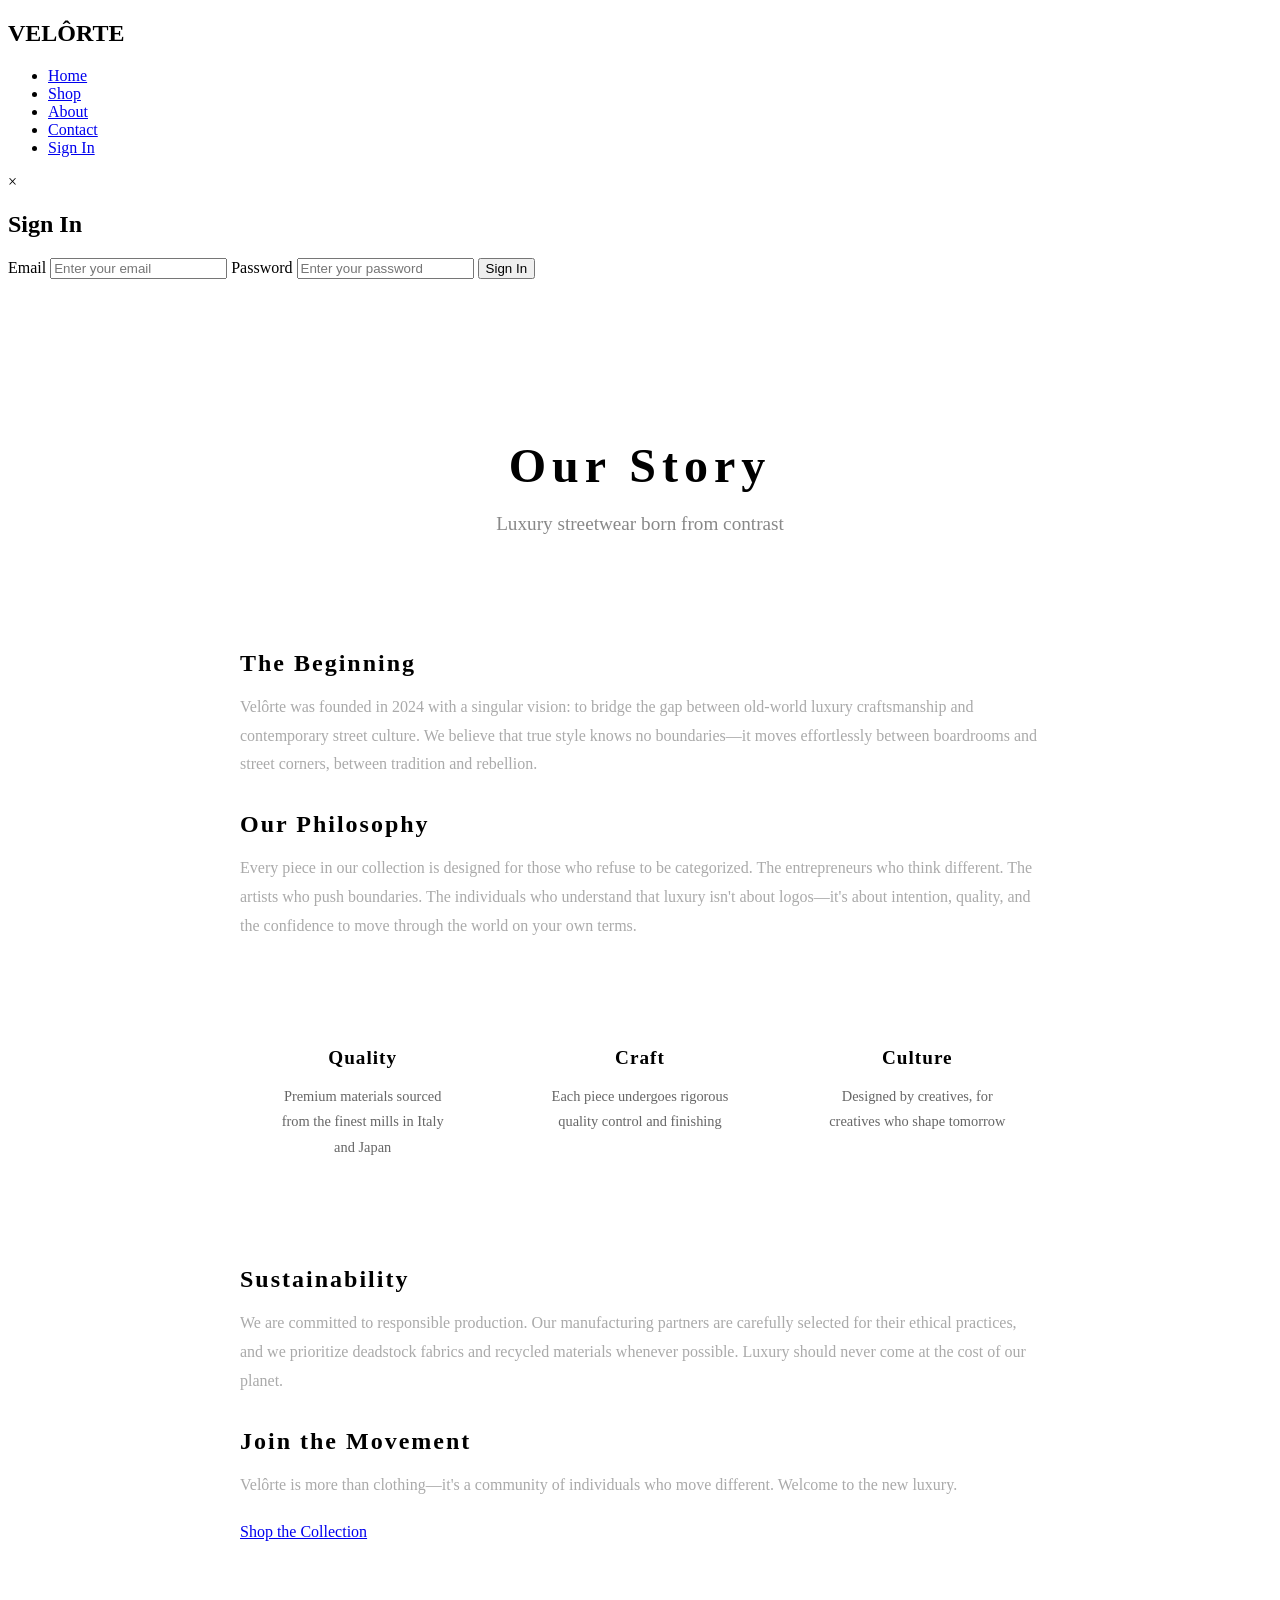
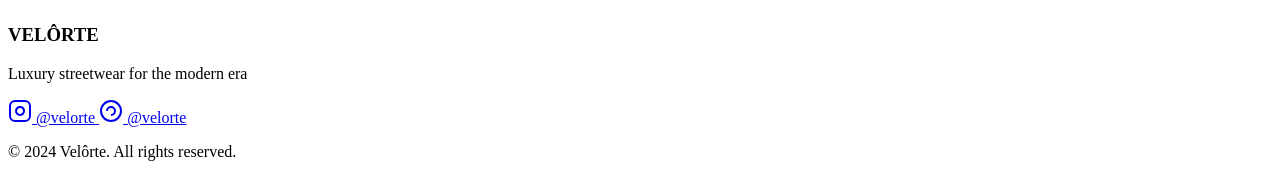
==== about.html @ 81d1ffc5 "Create about.html" ====
<!DOCTYPE html>
<html lang="en">
<head>
  <meta charset="UTF-8">
  <title>About | VELÔRTE</title>
  <meta name="viewport" content="width=device-width, initial-scale=1.0">
  <link rel="stylesheet" href="style.css">
  <style>
    .about-hero {
      padding-top: 120px;
      text-align: center;
      padding-bottom: 4rem;
    }
    
    .about-hero h2 {
      font-size: 3rem;
      letter-spacing: 6px;
      margin-bottom: 1rem;
    }
    
    .about-hero p {
      color: #888;
      font-size: 1.2rem;
    }
    
    .about-content {
      max-width: 800px;
      margin: 0 auto;
      padding: 0 2rem 4rem;
    }
    
    .about-content h3 {
      font-size: 1.5rem;
      margin: 2rem 0 1rem;
      letter-spacing: 2px;
    }
    
    .about-content p {
      color: #aaa;
      line-height: 1.8;
      margin-bottom: 1.5rem;
    }
    
    .values-grid {
      display: grid;
      grid-template-columns: repeat(auto-fit, minmax(200px, 1fr));
      gap: 2rem;
      margin: 3rem 0;
    }
    
    .value-card {
      text-align: center;
      padding: 2rem;
      background: rgba(255, 255, 255, 0.03);
      border-radius: 12px;
      border: 1px solid rgba(255, 255, 255, 0.1);
    }
    
    .value-card h4 {
      font-size: 1.2rem;
      margin-bottom: 0.5rem;
      letter-spacing: 1px;
    }
    
    .value-card p {
      color: #666;
      font-size: 0.9rem;
    }
  </style>
</head>
<body>

  <header>
    <nav>
      <h1>VELÔRTE</h1>
      <ul>
        <li><a href="index.html">Home</a></li>
        <li><a href="shop.html">Shop</a></li>
        <li><a href="about.html">About</a></li>
        <li><a href="contact.html">Contact</a></li>
        <li><a href="#" id="signin-btn" class="signin-link">Sign In</a></li>
      </ul>
    </nav>
  </header>

  <div id="signin-modal" class="modal">
    <div class="modal-content">
      <span class="close-btn" id="close-modal">&times;</span>
      <h2>Sign In</h2>
      <form id="login-form">
        <label for="email">Email</label>
        <input type="email" id="email" placeholder="Enter your email" required>
        <label for="password">Password</label>
        <input type="password" id="password" placeholder="Enter your password" required>
        <button type="submit" class="btn-submit">Sign In</button>
      </form>
    </div>
  </div>

  <section class="about-hero">
    <h2>Our Story</h2>
    <p>Luxury streetwear born from contrast</p>
  </section>

  <div class="about-content">
    <h3>The Beginning</h3>
    <p>Velôrte was founded in 2024 with a singular vision: to bridge the gap between old-world luxury craftsmanship and contemporary street culture. We believe that true style knows no boundaries—it moves effortlessly between boardrooms and street corners, between tradition and rebellion.</p>

    <h3>Our Philosophy</h3>
    <p>Every piece in our collection is designed for those who refuse to be categorized. The entrepreneurs who think different. The artists who push boundaries. The individuals who understand that luxury isn't about logos—it's about intention, quality, and the confidence to move through the world on your own terms.</p>

    <div class="values-grid">
      <div class="value-card">
        <h4>Quality</h4>
        <p>Premium materials sourced from the finest mills in Italy and Japan</p>
      </div>
      <div class="value-card">
        <h4>Craft</h4>
        <p>Each piece undergoes rigorous quality control and finishing</p>
      </div>
      <div class="value-card">
        <h4>Culture</h4>
        <p>Designed by creatives, for creatives who shape tomorrow</p>
      </div>
    </div>

    <h3>Sustainability</h3>
    <p>We are committed to responsible production. Our manufacturing partners are carefully selected for their ethical practices, and we prioritize deadstock fabrics and recycled materials whenever possible. Luxury should never come at the cost of our planet.</p>

    <h3>Join the Movement</h3>
    <p>Velôrte is more than clothing—it's a community of individuals who move different. Welcome to the new luxury.</p>
    
    <a href="shop.html" class="btn" style="margin-top: 2rem;">Shop the Collection</a>
  </div>

  <footer>
    <div class="footer-content">
      <h3>VELÔRTE</h3>
      <p>Luxury streetwear for the modern era</p>
      <div class="social-links">
        <a href="https://instagram.com/velorte" target="_blank" class="social-link">
          <svg width="24" height="24" viewBox="0 0 24 24" fill="none" stroke="currentColor" stroke-width="2">
            <rect x="2" y="2" width="20" height="20" rx="5" ry="5"></rect>
            <path d="M16 11.37A4 4 0 1 1 12.63 8 4 4 0 0 1 16 11.37z"></path>
          </svg>
          <span>@velorte</span>
        </a>
        <a href="https://pinterest.com/velorte" target="_blank" class="social-link">
          <svg width="24" height="24" viewBox="0 0 24 24" fill="none" stroke="currentColor" stroke-width="2">
            <circle cx="12" cy="12" r="10"></circle>
            <path d="M8 12c0-2.2 1.8-4 4-4s4 1.8 4 4-1.8 4-4 4"></path>
          </svg>
          <span>@velorte</span>
        </a>
      </div>
      <p class="copyright">&copy; 2024 Velôrte. All rights reserved.</p>
    </div>
  </footer>

  <script src="script.js"></script>
</body>
</html>
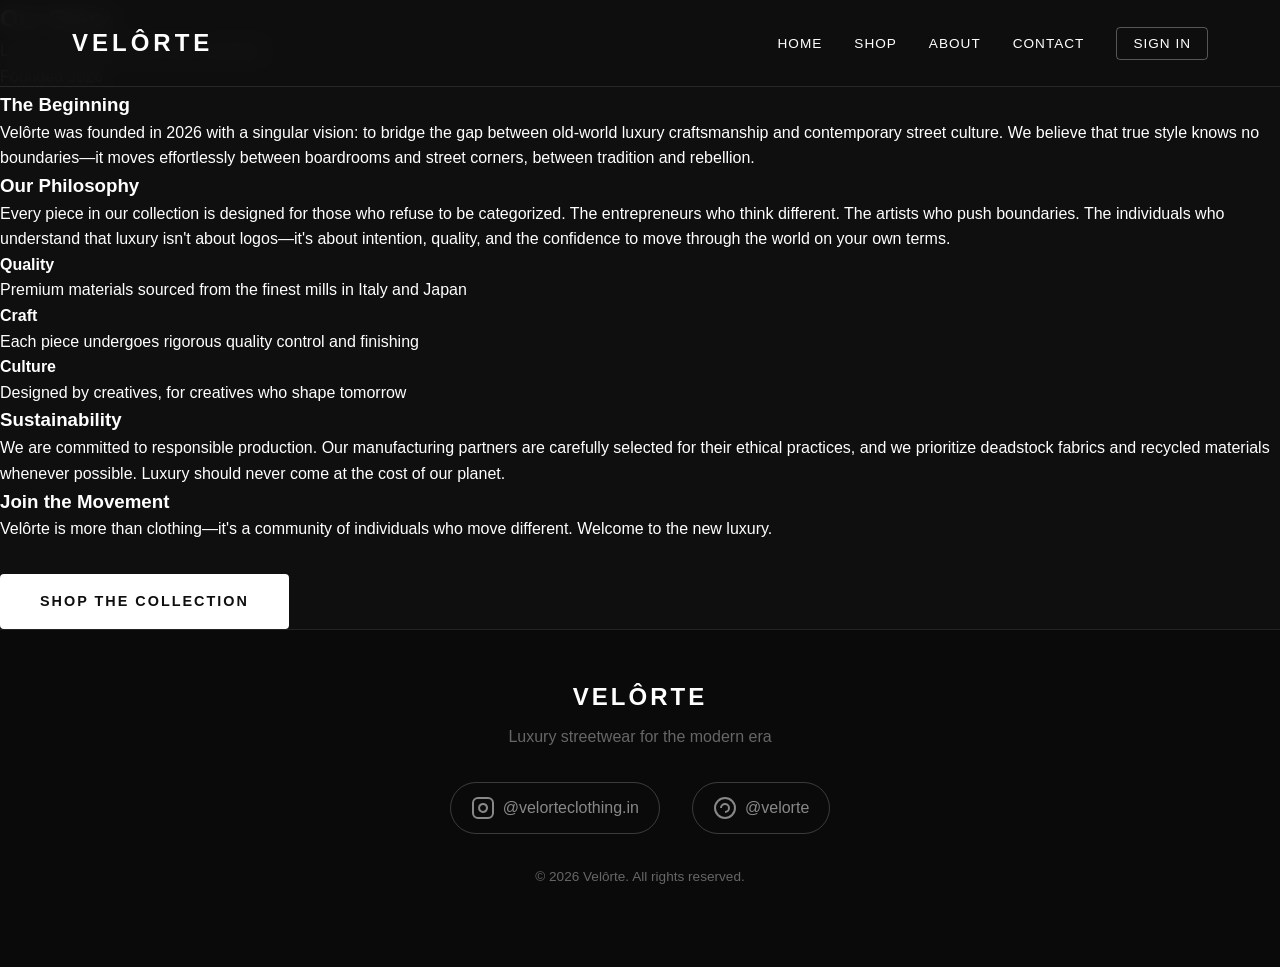
==== commit 7f5d2dc6: "Update about.html" ====
--- a/about.html
+++ b/about.html
@@ -5,68 +5,6 @@
   <title>About | VELÔRTE</title>
   <meta name="viewport" content="width=device-width, initial-scale=1.0">
   <link rel="stylesheet" href="style.css">
-  <style>
-    .about-hero {
-      padding-top: 120px;
-      text-align: center;
-      padding-bottom: 4rem;
-    }
-    
-    .about-hero h2 {
-      font-size: 3rem;
-      letter-spacing: 6px;
-      margin-bottom: 1rem;
-    }
-    
-    .about-hero p {
-      color: #888;
-      font-size: 1.2rem;
-    }
-    
-    .about-content {
-      max-width: 800px;
-      margin: 0 auto;
-      padding: 0 2rem 4rem;
-    }
-    
-    .about-content h3 {
-      font-size: 1.5rem;
-      margin: 2rem 0 1rem;
-      letter-spacing: 2px;
-    }
-    
-    .about-content p {
-      color: #aaa;
-      line-height: 1.8;
-      margin-bottom: 1.5rem;
-    }
-    
-    .values-grid {
-      display: grid;
-      grid-template-columns: repeat(auto-fit, minmax(200px, 1fr));
-      gap: 2rem;
-      margin: 3rem 0;
-    }
-    
-    .value-card {
-      text-align: center;
-      padding: 2rem;
-      background: rgba(255, 255, 255, 0.03);
-      border-radius: 12px;
-      border: 1px solid rgba(255, 255, 255, 0.1);
-    }
-    
-    .value-card h4 {
-      font-size: 1.2rem;
-      margin-bottom: 0.5rem;
-      letter-spacing: 1px;
-    }
-    
-    .value-card p {
-      color: #666;
-      font-size: 0.9rem;
-    }
-  </style>
 </head>
 <body>
 
@@ -103,8 +41,10 @@
   </section>
 
   <div class="about-content">
+    <div class="founding-badge">Founded 2026</div>
+    
     <h3>The Beginning</h3>
-    <p>Velôrte was founded in 2024 with a singular vision: to bridge the gap between old-world luxury craftsmanship and contemporary street culture. We believe that true style knows no boundaries—it moves effortlessly between boardrooms and street corners, between tradition and rebellion.</p>
+    <p>Velôrte was founded in 2026 with a singular vision: to bridge the gap between old-world luxury craftsmanship and contemporary street culture. We believe that true style knows no boundaries—it moves effortlessly between boardrooms and street corners, between tradition and rebellion.</p>
 
     <h3>Our Philosophy</h3>
     <p>Every piece in our collection is designed for those who refuse to be categorized. The entrepreneurs who think different. The artists who push boundaries. The individuals who understand that luxury isn't about logos—it's about intention, quality, and the confidence to move through the world on your own terms.</p>
@@ -138,14 +78,14 @@
       <h3>VELÔRTE</h3>
       <p>Luxury streetwear for the modern era</p>
       <div class="social-links">
-        <a href="https://instagram.com/velorte" target="_blank" class="social-link">
+        <a href="https://www.instagram.com/velorteclothing.in?igsh=MXNtbHY0OXU2MHV0OQ==" target="_blank" class="social-link">
           <svg width="24" height="24" viewBox="0 0 24 24" fill="none" stroke="currentColor" stroke-width="2">
             <rect x="2" y="2" width="20" height="20" rx="5" ry="5"></rect>
             <path d="M16 11.37A4 4 0 1 1 12.63 8 4 4 0 0 1 16 11.37z"></path>
           </svg>
-          <span>@velorte</span>
+          <span>@velorteclothing.in</span>
         </a>
-        <a href="https://pinterest.com/velorte" target="_blank" class="social-link">
+        <a href="https://pin.it/4Om5RYKiP" target="_blank" class="social-link">
           <svg width="24" height="24" viewBox="0 0 24 24" fill="none" stroke="currentColor" stroke-width="2">
             <circle cx="12" cy="12" r="10"></circle>
             <path d="M8 12c0-2.2 1.8-4 4-4s4 1.8 4 4-1.8 4-4 4"></path>
@@ -153,7 +93,7 @@
           <span>@velorte</span>
         </a>
       </div>
-      <p class="copyright">&copy; 2024 Velôrte. All rights reserved.</p>
+      <p class="copyright">&copy; 2026 Velôrte. All rights reserved.</p>
     </div>
   </footer>
 
--- a/style.css
+++ b/style.css
@@ -0,0 +1,411 @@
+* {
+  margin: 0;
+  padding: 0;
+  box-sizing: border-box;
+}
+
+body {
+  font-family: 'Helvetica Neue', Arial, sans-serif;
+  background: #0f0f0f;
+  color: #fff;
+  line-height: 1.6;
+}
+
+header {
+  position: fixed;
+  top: 0;
+  width: 100%;
+  background: rgba(15, 15, 15, 0.95);
+  backdrop-filter: blur(10px);
+  z-index: 100;
+  border-bottom: 1px solid rgba(255, 255, 255, 0.1);
+}
+
+nav {
+  max-width: 1200px;
+  margin: 0 auto;
+  padding: 1.5rem 2rem;
+  display: flex;
+  justify-content: space-between;
+  align-items: center;
+}
+
+nav h1 {
+  font-size: 1.5rem;
+  letter-spacing: 4px;
+  font-weight: 700;
+}
+
+nav ul {
+  display: flex;
+  list-style: none;
+  gap: 2rem;
+  align-items: center;
+}
+
+nav a {
+  color: #fff;
+  text-decoration: none;
+  text-transform: uppercase;
+  font-size: 0.85rem;
+  letter-spacing: 1px;
+  transition: opacity 0.3s;
+}
+
+nav a:hover {
+  opacity: 0.7;
+}
+
+.signin-link {
+  border: 1px solid rgba(255, 255, 255, 0.3);
+  padding: 0.5rem 1rem;
+  border-radius: 4px;
+  transition: all 0.3s;
+}
+
+.signin-link:hover {
+  background: #fff;
+  color: #1a1a1a;
+  opacity: 1;
+}
+
+.hero {
+  height: 100vh;
+  display: flex;
+  flex-direction: column;
+  justify-content: center;
+  align-items: center;
+  text-align: center;
+  background: linear-gradient(135deg, #1a1a1a 0%, #0f0f0f 100%);
+  padding: 2rem;
+}
+
+.hero h2 {
+  font-size: 4rem;
+  letter-spacing: 8px;
+  margin-bottom: 1rem;
+  font-weight: 300;
+}
+
+.hero p {
+  font-size: 1.2rem;
+  color: #888;
+  letter-spacing: 4px;
+  margin-bottom: 2rem;
+}
+
+.btn {
+  display: inline-block;
+  padding: 1rem 2.5rem;
+  background: #fff;
+  color: #0f0f0f;
+  text-decoration: none;
+  text-transform: uppercase;
+  letter-spacing: 2px;
+  font-size: 0.9rem;
+  font-weight: 600;
+  border-radius: 4px;
+  transition: all 0.3s;
+}
+
+.btn:hover {
+  transform: translateY(-3px);
+  box-shadow: 0 10px 30px rgba(255, 255, 255, 0.2);
+}
+
+#collection {
+  padding: 6rem 2rem;
+  text-align: center;
+}
+
+#collection h2 {
+  font-size: 2.5rem;
+  letter-spacing: 4px;
+  margin-bottom: 3rem;
+  font-weight: 300;
+}
+
+.product-grid {
+  display: grid;
+  grid-template-columns: repeat(auto-fit, minmax(250px, 1fr));
+  gap: 2rem;
+  max-width: 1200px;
+  margin: 0 auto 3rem;
+}
+
+.product-card {
+  background: rgba(255, 255, 255, 0.03);
+  border-radius: 12px;
+  overflow: hidden;
+  transition: transform 0.3s, box-shadow 0.3s;
+  border: 1px solid rgba(255, 255, 255, 0.1);
+}
+
+.product-card:hover {
+  transform: translateY(-8px);
+  box-shadow: 0 20px 40px rgba(0, 0, 0, 0.4);
+}
+
+.product-link {
+  text-decoration: none;
+  color: inherit;
+  display: block;
+}
+
+.product-card img {
+  width: 100%;
+  height: 300px;
+  object-fit: cover;
+  transition: transform 0.3s;
+}
+
+.product-card:hover img {
+  transform: scale(1.05);
+}
+
+.product-card h3 {
+  padding: 1rem 1rem 0.5rem;
+  font-size: 1.1rem;
+  letter-spacing: 1px;
+}
+
+.price {
+  padding: 0 1rem 1.5rem;
+  color: #fff;
+  font-weight: 600;
+  font-size: 1.2rem;
+}
+
+.about-preview {
+  padding: 6rem 2rem;
+  text-align: center;
+  background: rgba(255, 255, 255, 0.02);
+}
+
+.about-preview h2 {
+  font-size: 2rem;
+  letter-spacing: 3px;
+  margin-bottom: 1rem;
+}
+
+.about-preview p {
+  color: #888;
+  margin-bottom: 2rem;
+}
+
+footer {
+  background: #0a0a0a;
+  padding: 3rem 2rem;
+  border-top: 1px solid rgba(255, 255, 255, 0.1);
+}
+
+.footer-content {
+  max-width: 800px;
+  margin: 0 auto;
+  text-align: center;
+}
+
+.footer-content h3 {
+  font-size: 1.5rem;
+  letter-spacing: 3px;
+  margin-bottom: 0.5rem;
+}
+
+.footer-content > p {
+  color: #666;
+  margin-bottom: 2rem;
+}
+
+.social-links {
+  display: flex;
+  justify-content: center;
+  gap: 2rem;
+  margin-bottom: 2rem;
+}
+
+.social-link {
+  display: flex;
+  align-items: center;
+  gap: 0.5rem;
+  color: #888;
+  text-decoration: none;
+  padding: 0.75rem 1.25rem;
+  border-radius: 50px;
+  border: 1px solid rgba(255, 255, 255, 0.2);
+  transition: all 0.3s;
+}
+
+.social-link:hover {
+  color: #fff;
+  border-color: #fff;
+  transform: translateY(-3px);
+}
+
+.copyright {
+  color: #444;
+  font-size: 0.85rem;
+}
+
+.modal {
+  display: none;
+  position: fixed;
+  z-index: 1000;
+  left: 0;
+  top: 0;
+  width: 100%;
+  height: 100%;
+  background-color: rgba(0, 0, 0, 0.8);
+  backdrop-filter: blur(5px);
+  align-items: center;
+  justify-content: center;
+}
+
+.modal.active {
+  display: flex;
+}
+
+.modal-content {
+  background: linear-gradient(135deg, #1a1a1a 0%, #2d2d2d 100%);
+  padding: 2.5rem;
+  border-radius: 12px;
+  width: 90%;
+  max-width: 400px;
+  position: relative;
+  border: 1px solid rgba(255, 255, 255, 0.1);
+  animation: modalSlideIn 0.3s ease-out;
+}
+
+@keyframes modalSlideIn {
+  from { opacity: 0; transform: translateY(-50px) scale(0.95); }
+  to { opacity: 1; transform: translateY(0) scale(1); }
+}
+
+.close-btn {
+  position: absolute;
+  top: 15px;
+  right: 20px;
+  font-size: 28px;
+  color: #888;
+  cursor: pointer;
+  transition: color 0.3s;
+}
+
+.close-btn:hover {
+  color: #fff;
+}
+
+.modal-content h2 {
+  margin-bottom: 1.5rem;
+  text-align: center;
+  font-size: 1.8rem;
+  letter-spacing: 2px;
+}
+
+.modal-content form {
+  display: flex;
+  flex-direction: column;
+  gap: 1rem;
+}
+
+.modal-content label {
+  font-size: 0.9rem;
+  text-transform: uppercase;
+  letter-spacing: 1px;
+  color: #aaa;
+}
+
+.modal-content input {
+  padding: 12px 16px;
+  border: 1px solid rgba(255, 255, 255, 0.2);
+  border-radius: 6px;
+  background: rgba(255, 255, 255, 0.05);
+  color: #fff;
+  font-size: 1rem;
+  transition: border-color 0.3s;
+}
+
+.modal-content input:focus {
+  outline: none;
+  border-color: #fff;
+}
+
+.btn-submit {
+  background: #fff;
+  color: #1a1a1a;
+  padding: 14px;
+  border: none;
+  border-radius: 6px;
+  font-size: 1rem;
+  font-weight: 600;
+  cursor: pointer;
+  text-transform: uppercase;
+  letter-spacing: 1px;
+  margin-top: 0.5rem;
+  transition: all 0.3s;
+}
+
+.btn-submit:hover {
+  background: #ddd;
+  transform: translateY(-2px);
+}
+
+.remember-me {
+  display: flex;
+  align-items: center;
+  gap: 0.5rem;
+  font-size: 0.85rem !important;
+  text-transform: none !important;
+  cursor: pointer;
+}
+
+.remember-me input {
+  width: auto;
+}
+
+.modal-footer {
+  margin-top: 1.5rem;
+  text-align: center;
+  font-size: 0.9rem;
+}
+
+.forgot-password {
+  color: #aaa;
+  text-decoration: none;
+  display: block;
+  margin-bottom: 0.5rem;
+}
+
+.forgot-password:hover {
+  color: #fff;
+}
+
+.modal-footer p {
+  color: #666;
+}
+
+.modal-footer a {
+  color: #fff;
+  text-decoration: none;
+  font-weight: 600;
+}
+
+@media (max-width: 768px) {
+  nav {
+    flex-direction: column;
+    gap: 1rem;
+  }
+  
+  nav ul {
+    gap: 1rem;
+    flex-wrap: wrap;
+    justify-content: center;
+  }
+  
+  .hero h2 {
+    font-size: 2.5rem;
+  }
+  
+  .product-grid {
+    grid-template-columns: 1fr;
+  }
+}
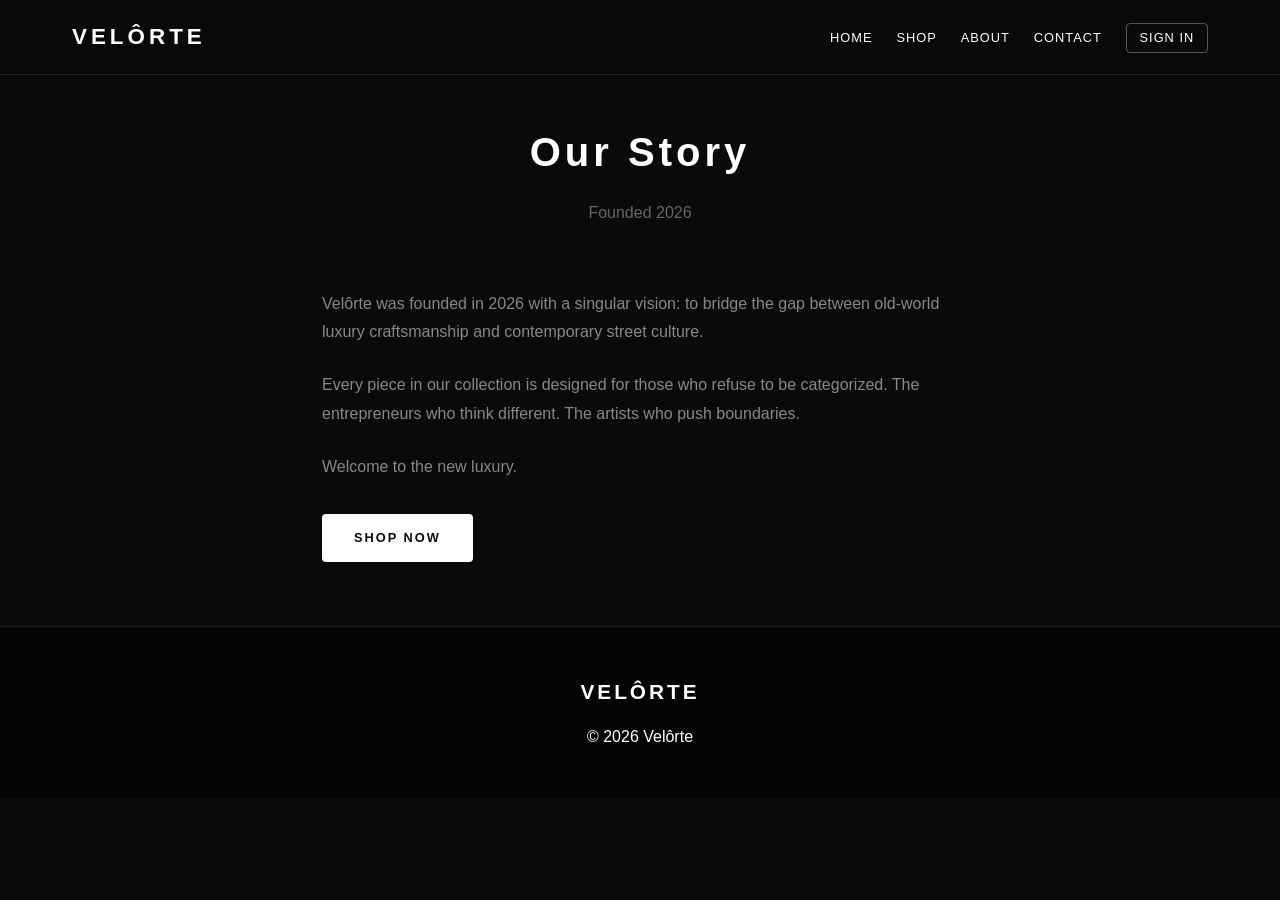
==== commit 3b177a48: "Create about.html" ====
--- a/about.html
+++ b/about.html
@@ -4,10 +4,9 @@
   <meta charset="UTF-8">
   <title>About | VELÔRTE</title>
   <meta name="viewport" content="width=device-width, initial-scale=1.0">
-  <link rel="stylesheet" href="style.css">
+  <link rel="stylesheet" href="style.css?v=2">
 </head>
 <body>
-
   <header>
     <nav>
       <h1>VELÔRTE</h1>
@@ -26,77 +25,34 @@
       <span class="close-btn" id="close-modal">&times;</span>
       <h2>Sign In</h2>
       <form id="login-form">
-        <label for="email">Email</label>
-        <input type="email" id="email" placeholder="Enter your email" required>
-        <label for="password">Password</label>
-        <input type="password" id="password" placeholder="Enter your password" required>
+        <label>Email</label>
+        <input type="email" id="email" required>
+        <label>Password</label>
+        <input type="password" id="password" required>
         <button type="submit" class="btn-submit">Sign In</button>
       </form>
     </div>
   </div>
 
-  <section class="about-hero">
-    <h2>Our Story</h2>
-    <p>Luxury streetwear born from contrast</p>
+  <section style="padding-top: 120px; text-align: center; padding-bottom: 4rem;">
+    <h2 style="font-size: 2.5rem; letter-spacing: 4px; margin-bottom: 1rem;">Our Story</h2>
+    <p style="color: #666;">Founded 2026</p>
   </section>
 
-  <div class="about-content">
-    <div class="founding-badge">Founded 2026</div>
-    
-    <h3>The Beginning</h3>
-    <p>Velôrte was founded in 2026 with a singular vision: to bridge the gap between old-world luxury craftsmanship and contemporary street culture. We believe that true style knows no boundaries—it moves effortlessly between boardrooms and street corners, between tradition and rebellion.</p>
-
-    <h3>Our Philosophy</h3>
-    <p>Every piece in our collection is designed for those who refuse to be categorized. The entrepreneurs who think different. The artists who push boundaries. The individuals who understand that luxury isn't about logos—it's about intention, quality, and the confidence to move through the world on your own terms.</p>
-
-    <div class="values-grid">
-      <div class="value-card">
-        <h4>Quality</h4>
-        <p>Premium materials sourced from the finest mills in Italy and Japan</p>
-      </div>
-      <div class="value-card">
-        <h4>Craft</h4>
-        <p>Each piece undergoes rigorous quality control and finishing</p>
-      </div>
-      <div class="value-card">
-        <h4>Culture</h4>
-        <p>Designed by creatives, for creatives who shape tomorrow</p>
-      </div>
-    </div>
-
-    <h3>Sustainability</h3>
-    <p>We are committed to responsible production. Our manufacturing partners are carefully selected for their ethical practices, and we prioritize deadstock fabrics and recycled materials whenever possible. Luxury should never come at the cost of our planet.</p>
-
-    <h3>Join the Movement</h3>
-    <p>Velôrte is more than clothing—it's a community of individuals who move different. Welcome to the new luxury.</p>
-    
-    <a href="shop.html" class="btn" style="margin-top: 2rem;">Shop the Collection</a>
+  <div style="max-width: 700px; margin: 0 auto; padding: 0 2rem 4rem; color: #888; line-height: 1.8;">
+    <p style="margin-bottom: 1.5rem;">Velôrte was founded in 2026 with a singular vision: to bridge the gap between old-world luxury craftsmanship and contemporary street culture.</p>
+    <p style="margin-bottom: 1.5rem;">Every piece in our collection is designed for those who refuse to be categorized. The entrepreneurs who think different. The artists who push boundaries.</p>
+    <p>Welcome to the new luxury.</p>
+    <a href="shop.html" class="btn" style="margin-top: 2rem;">Shop Now</a>
   </div>
 
   <footer>
     <div class="footer-content">
       <h3>VELÔRTE</h3>
-      <p>Luxury streetwear for the modern era</p>
-      <div class="social-links">
-        <a href="https://www.instagram.com/velorteclothing.in?igsh=MXNtbHY0OXU2MHV0OQ==" target="_blank" class="social-link">
-          <svg width="24" height="24" viewBox="0 0 24 24" fill="none" stroke="currentColor" stroke-width="2">
-            <rect x="2" y="2" width="20" height="20" rx="5" ry="5"></rect>
-            <path d="M16 11.37A4 4 0 1 1 12.63 8 4 4 0 0 1 16 11.37z"></path>
-          </svg>
-          <span>@velorteclothing.in</span>
-        </a>
-        <a href="https://pin.it/4Om5RYKiP" target="_blank" class="social-link">
-          <svg width="24" height="24" viewBox="0 0 24 24" fill="none" stroke="currentColor" stroke-width="2">
-            <circle cx="12" cy="12" r="10"></circle>
-            <path d="M8 12c0-2.2 1.8-4 4-4s4 1.8 4 4-1.8 4-4 4"></path>
-          </svg>
-          <span>@velorte</span>
-        </a>
-      </div>
-      <p class="copyright">&copy; 2026 Velôrte. All rights reserved.</p>
+      <p>&copy; 2026 Velôrte</p>
     </div>
   </footer>
 
-  <script src="script.js"></script>
+  <script src="script.js?v=2"></script>
 </body>
 </html>
--- a/style.css
+++ b/style.css
@@ -6,16 +6,17 @@
 
 body {
   font-family: 'Helvetica Neue', Arial, sans-serif;
-  background: #0f0f0f;
+  background: #0a0a0a;
   color: #fff;
   line-height: 1.6;
 }
 
+/* NAV */
 header {
   position: fixed;
   top: 0;
   width: 100%;
-  background: rgba(15, 15, 15, 0.95);
+  background: rgba(10, 10, 10, 0.98);
   backdrop-filter: blur(10px);
   z-index: 100;
   border-bottom: 1px solid rgba(255, 255, 255, 0.1);
@@ -24,22 +25,21 @@
 nav {
   max-width: 1200px;
   margin: 0 auto;
-  padding: 1.5rem 2rem;
+  padding: 1.2rem 2rem;
   display: flex;
   justify-content: space-between;
   align-items: center;
 }
 
 nav h1 {
-  font-size: 1.5rem;
+  font-size: 1.4rem;
   letter-spacing: 4px;
-  font-weight: 700;
 }
 
 nav ul {
   display: flex;
   list-style: none;
-  gap: 2rem;
+  gap: 1.5rem;
   align-items: center;
 }
 
@@ -47,103 +47,156 @@
   color: #fff;
   text-decoration: none;
   text-transform: uppercase;
-  font-size: 0.85rem;
+  font-size: 0.8rem;
   letter-spacing: 1px;
-  transition: opacity 0.3s;
-}
-
-nav a:hover {
-  opacity: 0.7;
 }
 
 .signin-link {
   border: 1px solid rgba(255, 255, 255, 0.3);
-  padding: 0.5rem 1rem;
+  padding: 0.4rem 0.8rem;
   border-radius: 4px;
-  transition: all 0.3s;
-}
-
-.signin-link:hover {
-  background: #fff;
-  color: #1a1a1a;
-  opacity: 1;
-}
-
-.hero {
-  height: 100vh;
+}
+
+/* HERO */
+.hero-new {
+  min-height: 100vh;
   display: flex;
   flex-direction: column;
   justify-content: center;
   align-items: center;
   text-align: center;
-  background: linear-gradient(135deg, #1a1a1a 0%, #0f0f0f 100%);
+  position: relative;
+  background: linear-gradient(135deg, #0a0a0a 0%, #1a1a1a 50%, #0f0f0f 100%);
+  padding-top: 80px;
+}
+
+.hero-bg {
+  position: absolute;
+  top: 0;
+  left: 0;
+  width: 100%;
+  height: 100%;
+  background: 
+    radial-gradient(circle at 20% 80%, rgba(120, 119, 198, 0.1) 0%, transparent 50%),
+    radial-gradient(circle at 80% 20%, rgba(255, 255, 255, 0.05) 0%, transparent 50%);
+  pointer-events: none;
+}
+
+.hero-content {
+  position: relative;
+  z-index: 2;
   padding: 2rem;
 }
 
-.hero h2 {
+.hero-badge {
+  display: inline-block;
+  padding: 0.5rem 1.5rem;
+  border: 1px solid rgba(255, 255, 255, 0.3);
+  border-radius: 50px;
+  font-size: 0.75rem;
+  letter-spacing: 3px;
+  text-transform: uppercase;
+  color: #888;
+  margin-bottom: 2rem;
+}
+
+.hero-title {
   font-size: 4rem;
-  letter-spacing: 8px;
-  margin-bottom: 1rem;
   font-weight: 300;
-}
-
-.hero p {
-  font-size: 1.2rem;
-  color: #888;
-  letter-spacing: 4px;
+  letter-spacing: 12px;
+  line-height: 1.1;
+  margin-bottom: 1.5rem;
+  text-transform: uppercase;
+}
+
+.hero-title .line1, .hero-title .line2, .hero-title .line3 {
+  display: block;
+}
+
+.hero-title .line2 {
+  font-weight: 700;
+  background: linear-gradient(135deg, #fff 0%, #666 100%);
+  -webkit-background-clip: text;
+  -webkit-text-fill-color: transparent;
+}
+
+.hero-subtitle {
+  font-size: 1.1rem;
+  color: #555;
+  letter-spacing: 3px;
   margin-bottom: 2rem;
 }
 
-.btn {
+.btn-hero {
   display: inline-block;
   padding: 1rem 2.5rem;
+  border: 2px solid #fff;
+  color: #fff;
+  text-decoration: none;
+  text-transform: uppercase;
+  letter-spacing: 3px;
+  font-size: 0.85rem;
+  transition: all 0.3s;
+}
+
+.btn-hero:hover {
   background: #fff;
-  color: #0f0f0f;
-  text-decoration: none;
-  text-transform: uppercase;
-  letter-spacing: 2px;
-  font-size: 0.9rem;
-  font-weight: 600;
-  border-radius: 4px;
-  transition: all 0.3s;
-}
-
-.btn:hover {
-  transform: translateY(-3px);
-  box-shadow: 0 10px 30px rgba(255, 255, 255, 0.2);
-}
-
-#collection {
-  padding: 6rem 2rem;
-  text-align: center;
-}
-
-#collection h2 {
-  font-size: 2.5rem;
+  color: #0a0a0a;
+}
+
+/* SECTIONS */
+.collection-section {
+  padding: 5rem 2rem;
+  text-align: center;
+}
+
+.collection-section.alt-bg {
+  background: rgba(255, 255, 255, 0.02);
+}
+
+.section-header {
+  margin-bottom: 2.5rem;
+}
+
+.section-tag {
+  display: inline-block;
+  padding: 0.4rem 1rem;
+  border: 1px solid rgba(255, 255, 255, 0.3);
+  border-radius: 50px;
+  font-size: 0.7rem;
+  letter-spacing: 3px;
+  text-transform: uppercase;
+  color: #666;
+  margin-bottom: 1rem;
+}
+
+.section-title {
+  font-size: 2rem;
   letter-spacing: 4px;
-  margin-bottom: 3rem;
+  margin-bottom: 0.5rem;
   font-weight: 300;
-}
-
+  text-transform: uppercase;
+}
+
+/* PRODUCTS */
 .product-grid {
   display: grid;
   grid-template-columns: repeat(auto-fit, minmax(250px, 1fr));
   gap: 2rem;
   max-width: 1200px;
-  margin: 0 auto 3rem;
+  margin: 0 auto 2rem;
 }
 
 .product-card {
   background: rgba(255, 255, 255, 0.03);
   border-radius: 12px;
   overflow: hidden;
-  transition: transform 0.3s, box-shadow 0.3s;
+  transition: transform 0.3s;
   border: 1px solid rgba(255, 255, 255, 0.1);
 }
 
 .product-card:hover {
   transform: translateY(-8px);
-  box-shadow: 0 20px 40px rgba(0, 0, 0, 0.4);
 }
 
 .product-link {
@@ -156,16 +209,11 @@
   width: 100%;
   height: 300px;
   object-fit: cover;
-  transition: transform 0.3s;
-}
-
-.product-card:hover img {
-  transform: scale(1.05);
 }
 
 .product-card h3 {
   padding: 1rem 1rem 0.5rem;
-  font-size: 1.1rem;
+  font-size: 1rem;
   letter-spacing: 1px;
 }
 
@@ -173,79 +221,118 @@
   padding: 0 1rem 1.5rem;
   color: #fff;
   font-weight: 600;
-  font-size: 1.2rem;
-}
-
-.about-preview {
-  padding: 6rem 2rem;
-  text-align: center;
-  background: rgba(255, 255, 255, 0.02);
-}
-
-.about-preview h2 {
+}
+
+.btn {
+  display: inline-block;
+  padding: 0.8rem 2rem;
+  background: #fff;
+  color: #0a0a0a;
+  text-decoration: none;
+  text-transform: uppercase;
+  letter-spacing: 2px;
+  font-size: 0.8rem;
+  font-weight: 600;
+  border-radius: 4px;
+  margin-top: 1rem;
+}
+
+/* SHOP PAGE */
+.shop-header {
+  padding-top: 100px;
+  text-align: center;
+  margin-bottom: 2rem;
+}
+
+.shop-header h2 {
   font-size: 2rem;
+  letter-spacing: 4px;
+}
+
+.shop-filters {
+  display: flex;
+  justify-content: center;
+  gap: 0.5rem;
+  margin-bottom: 2rem;
+  flex-wrap: wrap;
+  padding: 0 1rem;
+}
+
+.filter-btn {
+  padding: 0.6rem 1.2rem;
+  background: transparent;
+  border: 1px solid rgba(255, 255, 255, 0.3);
+  color: #fff;
+  cursor: pointer;
+  border-radius: 25px;
+  font-size: 0.75rem;
+  text-transform: uppercase;
+  letter-spacing: 1px;
+  transition: all 0.3s;
+}
+
+.filter-btn:hover, .filter-btn.active {
+  background: #fff;
+  color: #0a0a0a;
+  border-color: #fff;
+}
+
+.shop-grid {
+  display: grid;
+  grid-template-columns: repeat(auto-fit, minmax(280px, 1fr));
+  gap: 2rem;
+  padding: 0 2rem 4rem;
+  max-width: 1400px;
+  margin: 0 auto;
+}
+
+.no-results {
+  text-align: center;
+  padding: 3rem;
+  color: #666;
+}
+
+/* FOOTER */
+footer {
+  background: #050505;
+  padding: 3rem 2rem;
+  border-top: 1px solid rgba(255, 255, 255, 0.1);
+}
+
+.footer-content {
+  text-align: center;
+}
+
+.footer-content h3 {
+  font-size: 1.3rem;
   letter-spacing: 3px;
   margin-bottom: 1rem;
 }
 
-.about-preview p {
-  color: #888;
-  margin-bottom: 2rem;
-}
-
-footer {
-  background: #0a0a0a;
-  padding: 3rem 2rem;
-  border-top: 1px solid rgba(255, 255, 255, 0.1);
-}
-
-.footer-content {
-  max-width: 800px;
-  margin: 0 auto;
-  text-align: center;
-}
-
-.footer-content h3 {
-  font-size: 1.5rem;
-  letter-spacing: 3px;
-  margin-bottom: 0.5rem;
-}
-
-.footer-content > p {
+.social-links {
+  display: flex;
+  justify-content: center;
+  gap: 1.5rem;
+  margin: 1.5rem 0;
+}
+
+.social-link {
   color: #666;
-  margin-bottom: 2rem;
-}
-
-.social-links {
-  display: flex;
-  justify-content: center;
-  gap: 2rem;
-  margin-bottom: 2rem;
-}
-
-.social-link {
-  display: flex;
-  align-items: center;
-  gap: 0.5rem;
-  color: #888;
   text-decoration: none;
-  padding: 0.75rem 1.25rem;
-  border-radius: 50px;
-  border: 1px solid rgba(255, 255, 255, 0.2);
-  transition: all 0.3s;
+  font-size: 0.85rem;
+  transition: color 0.3s;
 }
 
 .social-link:hover {
   color: #fff;
-  border-color: #fff;
-  transform: translateY(-3px);
 }
 
 .copyright {
-  color: #444;
-  font-size: 0.85rem;
-}
-
+  color: #333;
+  font-size: 0.8rem;
+}
+
+/* MODAL */
 .modal {
   display: none;
   position: fixed;
@@ -254,8 +341,7 @@
   top: 0;
   width: 100%;
   height: 100%;
-  background-color: rgba(0, 0, 0, 0.8);
-  backdrop-filter: blur(5px);
+  background: rgba(0, 0, 0, 0.9);
   align-items: center;
   justify-content: center;
 }
@@ -265,39 +351,28 @@
 }
 
 .modal-content {
-  background: linear-gradient(135deg, #1a1a1a 0%, #2d2d2d 100%);
-  padding: 2.5rem;
+  background: #1a1a1a;
+  padding: 2rem;
   border-radius: 12px;
   width: 90%;
-  max-width: 400px;
+  max-width: 380px;
   position: relative;
   border: 1px solid rgba(255, 255, 255, 0.1);
-  animation: modalSlideIn 0.3s ease-out;
-}
-
-@keyframes modalSlideIn {
-  from { opacity: 0; transform: translateY(-50px) scale(0.95); }
-  to { opacity: 1; transform: translateY(0) scale(1); }
 }
 
 .close-btn {
   position: absolute;
   top: 15px;
   right: 20px;
-  font-size: 28px;
-  color: #888;
+  font-size: 24px;
+  color: #666;
   cursor: pointer;
-  transition: color 0.3s;
-}
-
-.close-btn:hover {
-  color: #fff;
 }
 
 .modal-content h2 {
   margin-bottom: 1.5rem;
   text-align: center;
-  font-size: 1.8rem;
+  font-size: 1.5rem;
   letter-spacing: 2px;
 }
 
@@ -308,87 +383,34 @@
 }
 
 .modal-content label {
-  font-size: 0.9rem;
-  text-transform: uppercase;
+  font-size: 0.8rem;
+  text-transform: uppercase;
+  color: #888;
   letter-spacing: 1px;
-  color: #aaa;
 }
 
 .modal-content input {
-  padding: 12px 16px;
+  padding: 12px;
+  background: rgba(255, 255, 255, 0.05);
   border: 1px solid rgba(255, 255, 255, 0.2);
   border-radius: 6px;
-  background: rgba(255, 255, 255, 0.05);
-  color: #fff;
-  font-size: 1rem;
-  transition: border-color 0.3s;
-}
-
-.modal-content input:focus {
-  outline: none;
-  border-color: #fff;
+  color: #fff;
 }
 
 .btn-submit {
   background: #fff;
-  color: #1a1a1a;
-  padding: 14px;
+  color: #0a0a0a;
+  padding: 12px;
   border: none;
   border-radius: 6px;
-  font-size: 1rem;
   font-weight: 600;
+  text-transform: uppercase;
+  letter-spacing: 1px;
   cursor: pointer;
-  text-transform: uppercase;
-  letter-spacing: 1px;
   margin-top: 0.5rem;
-  transition: all 0.3s;
-}
-
-.btn-submit:hover {
-  background: #ddd;
-  transform: translateY(-2px);
-}
-
-.remember-me {
-  display: flex;
-  align-items: center;
-  gap: 0.5rem;
-  font-size: 0.85rem !important;
-  text-transform: none !important;
-  cursor: pointer;
-}
-
-.remember-me input {
-  width: auto;
-}
-
-.modal-footer {
-  margin-top: 1.5rem;
-  text-align: center;
-  font-size: 0.9rem;
-}
-
-.forgot-password {
-  color: #aaa;
-  text-decoration: none;
-  display: block;
-  margin-bottom: 0.5rem;
-}
-
-.forgot-password:hover {
-  color: #fff;
-}
-
-.modal-footer p {
-  color: #666;
-}
-
-.modal-footer a {
-  color: #fff;
-  text-decoration: none;
-  font-weight: 600;
-}
-
+}
+
+/* RESPONSIVE */
 @media (max-width: 768px) {
   nav {
     flex-direction: column;
@@ -396,16 +418,26 @@
   }
   
   nav ul {
-    gap: 1rem;
     flex-wrap: wrap;
     justify-content: center;
+    gap: 1rem;
   }
   
-  .hero h2 {
+  .hero-title {
     font-size: 2.5rem;
+    letter-spacing: 6px;
   }
   
-  .product-grid {
+  .product-grid, .shop-grid {
     grid-template-columns: 1fr;
   }
-}
+  
+  .shop-filters {
+    gap: 0.5rem;
+  }
+  
+  .filter-btn {
+    padding: 0.5rem 1rem;
+    font-size: 0.7rem;
+  }
+}
